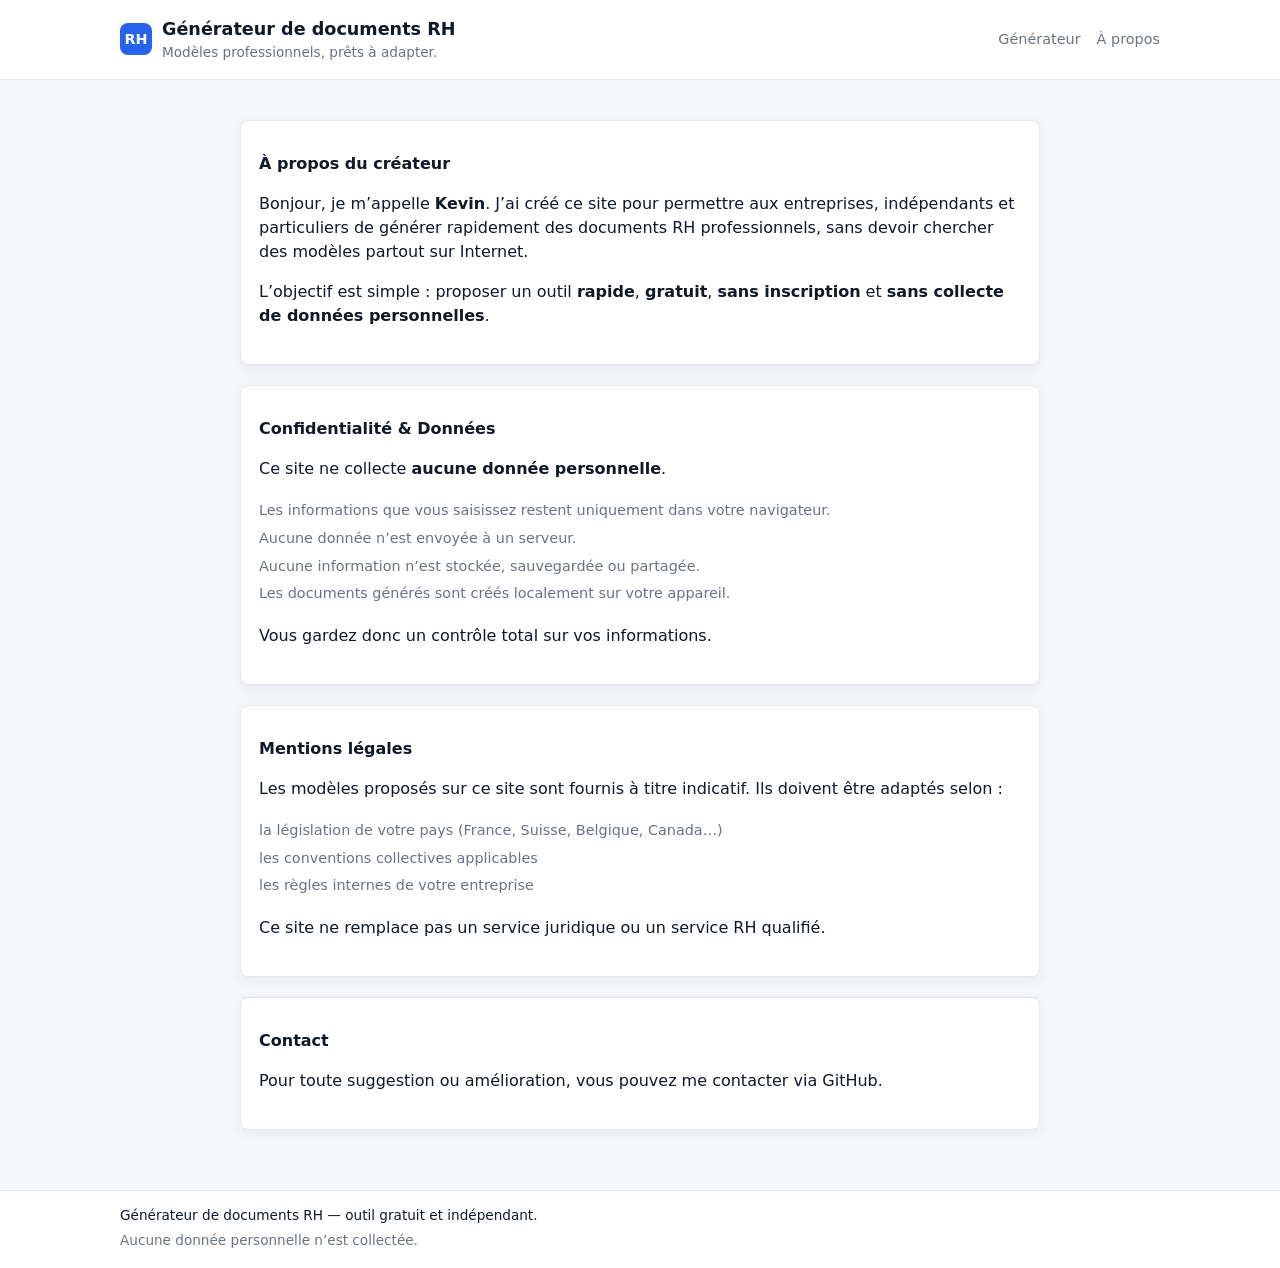
==== about.html @ 447c26ab "Create about.html" ====
<!DOCTYPE html>
<html lang="fr">
<head>
  <meta charset="UTF-8">
  <title>À propos | Générateur de documents RH</title>
  <meta name="viewport" content="width=device-width, initial-scale=1">
  <link rel="stylesheet" href="style.css">
</head>

<body>
  <header class="site-header">
    <div class="container header-inner">
      <div class="brand">
        <div class="brand-logo">RH</div>
        <div>
          <div class="brand-title">Générateur de documents RH</div>
          <div class="brand-subtitle">Modèles professionnels, prêts à adapter.</div>
        </div>
      </div>

      <nav class="nav">
        <a href="index.html">Générateur</a>
        <a href="about.html">À propos</a>
      </nav>
    </div>
  </header>

  <main class="container" style="padding: 40px 20px;">
    <section class="card" style="max-width: 800px; margin: auto;">
      <h2>À propos du créateur</h2>
      <p>
        Bonjour, je m’appelle <strong>Kevin</strong>.  
        J’ai créé ce site pour permettre aux entreprises, indépendants et particuliers
        de générer rapidement des documents RH professionnels, sans devoir chercher
        des modèles partout sur Internet.
      </p>

      <p>
        L’objectif est simple : proposer un outil <strong>rapide</strong>, <strong>gratuit</strong>,
        <strong>sans inscription</strong> et <strong>sans collecte de données personnelles</strong>.
      </p>
    </section>

    <section class="card" style="max-width: 800px; margin: 20px auto;">
      <h2>Confidentialité & Données</h2>
      <p>
        Ce site ne collecte <strong>aucune donnée personnelle</strong>.
      </p>

      <ul class="list">
        <li>Les informations que vous saisissez restent uniquement dans votre navigateur.</li>
        <li>Aucune donnée n’est envoyée à un serveur.</li>
        <li>Aucune information n’est stockée, sauvegardée ou partagée.</li>
        <li>Les documents générés sont créés localement sur votre appareil.</li>
      </ul>

      <p>
        Vous gardez donc un contrôle total sur vos informations.
      </p>
    </section>

    <section class="card" style="max-width: 800px; margin: 20px auto;">
      <h2>Mentions légales</h2>
      <p>
        Les modèles proposés sur ce site sont fournis à titre indicatif.
        Ils doivent être adaptés selon :
      </p>

      <ul class="list">
        <li>la législation de votre pays (France, Suisse, Belgique, Canada…)</li>
        <li>les conventions collectives applicables</li>
        <li>les règles internes de votre entreprise</li>
      </ul>

      <p>
        Ce site ne remplace pas un service juridique ou un service RH qualifié.
      </p>
    </section>

    <section class="card" style="max-width: 800px; margin: 20px auto;">
      <h2>Contact</h2>
      <p>
        Pour toute suggestion ou amélioration, vous pouvez me contacter via GitHub.
      </p>
    </section>
  </main>

  <footer class="site-footer">
    <div class="container footer-inner">
      <div>Générateur de documents RH — outil gratuit et indépendant.</div>
      <div class="footer-muted">Aucune donnée personnelle n’est collectée.</div>
    </div>
  </footer>
</body>
</html>
---- style.css ----
/* ------------------------------
   STYLE PROFESSIONNEL CORPORATE
   ------------------------------ */

:root {
  --bg: #f5f7fa;
  --card-bg: #ffffff;
  --text: #111827;
  --text-light: #6b7280;
  --border: #e5e7eb;
  --primary: #2563eb;
  --primary-hover: #1e4fd1;
  --radius: 8px;
  --shadow-soft: 0 4px 14px rgba(15, 23, 42, 0.06);
  --font: system-ui, -apple-system, BlinkMacSystemFont, "Inter", "Segoe UI", sans-serif;
}

*,
*::before,
*::after {
  box-sizing: border-box;
}

html,
body {
  margin: 0;
  padding: 0;
}

body {
  background: var(--bg);
  font-family: var(--font);
  color: var(--text);
  line-height: 1.5;
}

/* HEADER */

.site-header {
  background: #ffffff;
  border-bottom: 1px solid var(--border);
}

.header-inner {
  display: flex;
  align-items: center;
  justify-content: space-between;
  padding: 16px 20px;
}

.brand {
  display: flex;
  align-items: center;
  gap: 10px;
}

.brand-logo {
  width: 32px;
  height: 32px;
  border-radius: 8px;
  background: var(--primary);
  color: #fff;
  display: flex;
  align-items: center;
  justify-content: center;
  font-weight: 600;
  font-size: 0.9rem;
}

.brand-title {
  font-size: 1.1rem;
  font-weight: 600;
}

.brand-subtitle {
  font-size: 0.85rem;
  color: var(--text-light);
}

.nav {
  display: flex;
  gap: 16px;
  font-size: 0.9rem;
}

.nav a {
  color: var(--text-light);
  text-decoration: none;
  padding: 4px 0;
}

.nav a:hover {
  color: var(--primary);
}

/* LAYOUT */

.container {
  width: 100%;
  max-width: 1080px;
  margin: 0 auto;
}

.main-layout {
  display: grid;
  grid-template-columns: 280px 1fr;
  gap: 20px;
  padding: 24px 20px 40px;
}

/* SIDEBAR & CONTENT */

.sidebar {
  display: flex;
  flex-direction: column;
  gap: 16px;
}

.content {
  display: flex;
  flex-direction: column;
  gap: 16px;
}

/* CARDS */

.card {
  background: var(--card-bg);
  border-radius: var(--radius);
  border: 1px solid var(--border);
  padding: 18px 18px 20px;
  box-shadow: var(--shadow-soft);
}

.card.small {
  font-size: 0.9rem;
}

.card h2 {
  font-size: 1rem;
  font-weight: 600;
  margin-bottom: 12px;
}

/* FORM */

.form-grid {
  display: grid;
  grid-template-columns: 1fr 1fr;
  gap: 14px 18px;
}

.form-field {
  display: flex;
  flex-direction: column;
  gap: 6px;
}

.form-field.full {
  grid-column: 1 / -1;
}

.field-label {
  display: block;
  font-size: 0.9rem;
  color: var(--text-light);
  margin-bottom: 6px;
}

.top-space {
  margin-top: 12px;
}

label {
  font-size: 0.9rem;
  color: var(--text-light);
}

input,
textarea,
select {
  padding: 9px 11px;
  border-radius: var(--radius);
  border: 1px solid var(--border);
  font-size: 0.95rem;
  font-family: inherit;
  background: #fff;
  color: var(--text);
  transition: border 0.15s, box-shadow 0.15s;
}

input:focus,
textarea:focus,
select:focus {
  border-color: var(--primary);
  outline: none;
  box-shadow: 0 0 0 1px rgba(37, 99, 235, 0.08);
}

textarea {
  min-height: 80px;
  resize: vertical;
}

/* LIST */

.list {
  list-style: none;
  padding-left: 0;
  margin: 0;
}

.list li {
  font-size: 0.9rem;
  color: var(--text-light);
  padding: 3px 0;
}

/* ACTIONS & BUTTONS */

.card-header-row {
  display: flex;
  align-items: center;
  justify-content: space-between;
  gap: 12px;
  margin-bottom: 10px;
}

.actions {
  display: flex;
  gap: 8px;
  flex-wrap: wrap;
}

.btn {
  padding: 8px 14px;
  border-radius: var(--radius);
  border: 1px solid var(--border);
  background: #ffffff;
  cursor: pointer;
  font-size: 0.9rem;
  color: var(--text);
  transition: background 0.15s, border 0.15s, transform 0.05s;
}

.btn:hover {
  background: #f3f4f6;
}

.btn:active {
  transform: translateY(1px);
}

.btn.primary {
  background: var(--primary);
  border-color: var(--primary);
  color: #ffffff;
  font-weight: 500;
}

.btn.primary:hover {
  background: var(--primary-hover);
}

/* OUTPUT */

.output {
  border-radius: var(--radius);
  border: 1px solid var(--border);
  background: #ffffff;
  padding: 16px 14px;
  min-height: 260px;
  white-space: pre-wrap;
  font-size: 0.95rem;
  color: var(--text);
}

.hint {
  font-size: 0.8rem;
  color: var(--text-light);
  margin-top: 10px;
}

.bottom-hint {
  margin-top: 8px;
}

/* FOOTER */

.site-footer {
  border-top: 1px solid var(--border);
  background: #ffffff;
}

.footer-inner {
  padding: 14px 20px 18px;
  font-size: 0.85rem;
  color: var(--text);
}

.footer-muted {
  color: var(--text-light);
  margin-top: 4px;
}

/* RESPONSIVE */

@media (max-width: 900px) {
  .main-layout {
    grid-template-columns: 1fr;
  }
}

@media (max-width: 640px) {
  .header-inner {
    flex-direction: column;
    align-items: flex-start;
    gap: 10px;
  }

  .nav {
    width: 100%;
    justify-content: flex-start;
    flex-wrap: wrap;
  }

  .form-grid {
    grid-template-columns: 1fr;
  }
}

/* IMPRESSION */

@media print {
  body {
    background: #ffffff;
  }

  .site-header,
  .sidebar,
  .site-footer,
  .actions,
  .hint {
    display: none !important;
  }

  .main-layout {
    display: block;
    padding: 0;
  }

  .content {
    margin: 0;
  }

  .card {
    border: none;
    box-shadow: none;
    padding: 0;
  }

  .output {
    border: none;
    padding: 0;
    min-height: auto;
  }
}
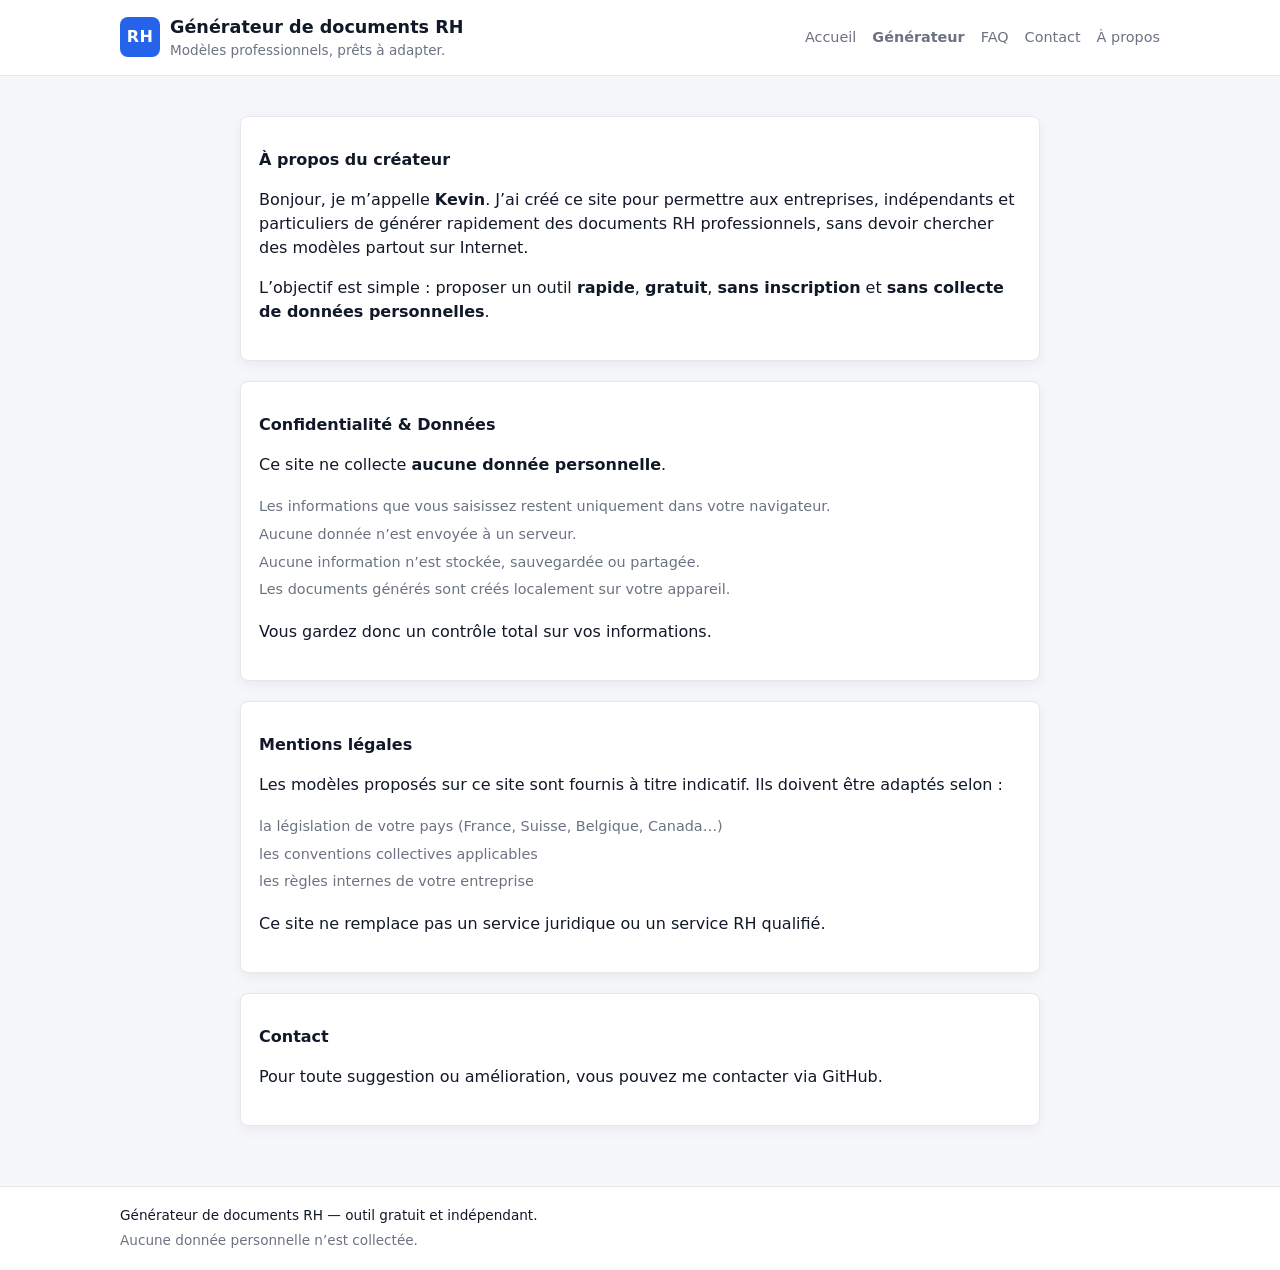
==== commit f2c8d23e: "Update about.html" ====
--- a/about.html
+++ b/about.html
@@ -18,8 +18,11 @@
         </div>
       </div>
 
-      <nav class="nav">
-        <a href="index.html">Générateur</a>
+    <nav class="nav">
+        <a href="home.html">Accueil</a>
+        <a href="index.html" class="nav-active">Générateur</a>
+        <a href="faq.html">FAQ</a>
+        <a href="contact.html">Contact</a>
         <a href="about.html">À propos</a>
       </nav>
     </div>
--- a/style.css
+++ b/style.css
@@ -1,6 +1,6 @@
 /* ------------------------------
-   STYLE PROFESSIONNEL CORPORATE
-   ------------------------------ */
+   VARIABLES & BASE
+------------------------------ */
 
 :root {
   --bg: #f5f7fa;
@@ -28,13 +28,16 @@
 }
 
 body {
-  background: var(--bg);
+  background: --bg;
+  background: #f5f7fa;
   font-family: var(--font);
   color: var(--text);
   line-height: 1.5;
 }
 
-/* HEADER */
+/* ------------------------------
+   HEADER & NAV
+------------------------------ */
 
 .site-header {
   background: #ffffff;
@@ -45,7 +48,7 @@
   display: flex;
   align-items: center;
   justify-content: space-between;
-  padding: 16px 20px;
+  padding: 14px 20px;
 }
 
 .brand {
@@ -55,16 +58,17 @@
 }
 
 .brand-logo {
-  width: 32px;
-  height: 32px;
+  width: 40px;
+  height: 40px;
   border-radius: 8px;
   background: var(--primary);
   color: #fff;
   display: flex;
   align-items: center;
   justify-content: center;
-  font-weight: 600;
-  font-size: 0.9rem;
+  font-weight: 700;
+  font-size: 1rem;
+  letter-spacing: 0.5px;
 }
 
 .brand-title {
@@ -93,7 +97,14 @@
   color: var(--primary);
 }
 
-/* LAYOUT */
+.nav-active {
+  color: var(--primary);
+  font-weight: 600;
+}
+
+/* ------------------------------
+   LAYOUT
+------------------------------ */
 
 .container {
   width: 100%;
@@ -108,7 +119,9 @@
   padding: 24px 20px 40px;
 }
 
-/* SIDEBAR & CONTENT */
+/* ------------------------------
+   SIDEBAR & CONTENT
+------------------------------ */
 
 .sidebar {
   display: flex;
@@ -122,7 +135,9 @@
   gap: 16px;
 }
 
-/* CARDS */
+/* ------------------------------
+   CARDS
+------------------------------ */
 
 .card {
   background: var(--card-bg);
@@ -142,7 +157,9 @@
   margin-bottom: 12px;
 }
 
-/* FORM */
+/* ------------------------------
+   FORM
+------------------------------ */
 
 .form-grid {
   display: grid;
@@ -202,7 +219,9 @@
   resize: vertical;
 }
 
-/* LIST */
+/* ------------------------------
+   LISTS
+------------------------------ */
 
 .list {
   list-style: none;
@@ -216,7 +235,9 @@
   padding: 3px 0;
 }
 
-/* ACTIONS & BUTTONS */
+/* ------------------------------
+   BUTTONS & ACTIONS
+------------------------------ */
 
 .card-header-row {
   display: flex;
@@ -241,6 +262,10 @@
   font-size: 0.9rem;
   color: var(--text);
   transition: background 0.15s, border 0.15s, transform 0.05s;
+  text-decoration: none;
+  display: inline-flex;
+  align-items: center;
+  justify-content: center;
 }
 
 .btn:hover {
@@ -262,7 +287,9 @@
   background: var(--primary-hover);
 }
 
-/* OUTPUT */
+/* ------------------------------
+   OUTPUT
+------------------------------ */
 
 .output {
   border-radius: var(--radius);
@@ -285,7 +312,59 @@
   margin-top: 8px;
 }
 
-/* FOOTER */
+/* ------------------------------
+   HERO & FEATURES (pour home.html)
+------------------------------ */
+
+.hero {
+  background: linear-gradient(135deg, #eef2ff, #f9fafb);
+  border-bottom: 1px solid var(--border);
+}
+
+.hero-inner {
+  padding: 60px 20px 40px;
+  text-align: left;
+}
+
+.hero-inner h1 {
+  font-size: 2rem;
+  margin-bottom: 10px;
+}
+
+.hero-sub {
+  font-size: 1rem;
+  color: var(--text-light);
+  max-width: 480px;
+  margin-bottom: 20px;
+}
+
+.hero-btn {
+  margin-top: 10px;
+}
+
+.features {
+  display: grid;
+  grid-template-columns: repeat(3, minmax(0, 1fr));
+  gap: 16px;
+  padding: 24px 20px 40px;
+}
+
+.feature-card {
+  background: #ffffff;
+  border-radius: var(--radius);
+  border: 1px solid var(--border);
+  padding: 16px;
+  box-shadow: var(--shadow-soft);
+}
+
+.feature-card h3 {
+  margin-top: 0;
+  margin-bottom: 8px;
+}
+
+/* ------------------------------
+   FOOTER
+------------------------------ */
 
 .site-footer {
   border-top: 1px solid var(--border);
@@ -293,7 +372,7 @@
 }
 
 .footer-inner {
-  padding: 14px 20px 18px;
+  padding: 18px 20px 20px;
   font-size: 0.85rem;
   color: var(--text);
 }
@@ -303,10 +382,57 @@
   margin-top: 4px;
 }
 
-/* RESPONSIVE */
+.footer-columns {
+  display: flex;
+  justify-content: space-between;
+  gap: 40px;
+  flex-wrap: wrap;
+}
+
+.footer-columns h4 {
+  margin-bottom: 8px;
+  font-size: 1rem;
+  color: var(--text);
+}
+
+.footer-list {
+  list-style: none;
+  padding: 0;
+  margin: 0;
+}
+
+.footer-list li {
+  margin: 4px 0;
+}
+
+.footer-list a {
+  color: var(--text-light);
+  text-decoration: none;
+}
+
+.footer-list a:hover {
+  color: var(--primary);
+}
+
+.footer-bottom {
+  margin-top: 20px;
+  padding-top: 12px;
+  border-top: 1px solid var(--border);
+  font-size: 0.85rem;
+  color: var(--text-light);
+  text-align: center;
+}
+
+/* ------------------------------
+   RESPONSIVE
+------------------------------ */
 
 @media (max-width: 900px) {
   .main-layout {
+    grid-template-columns: 1fr;
+  }
+
+  .features {
     grid-template-columns: 1fr;
   }
 }
@@ -327,9 +453,15 @@
   .form-grid {
     grid-template-columns: 1fr;
   }
-}
-
-/* IMPRESSION */
+
+  .hero-inner {
+    padding: 40px 20px 30px;
+  }
+}
+
+/* ------------------------------
+   PRINT (si tu utilises window.print ailleurs)
+------------------------------ */
 
 @media print {
   body {
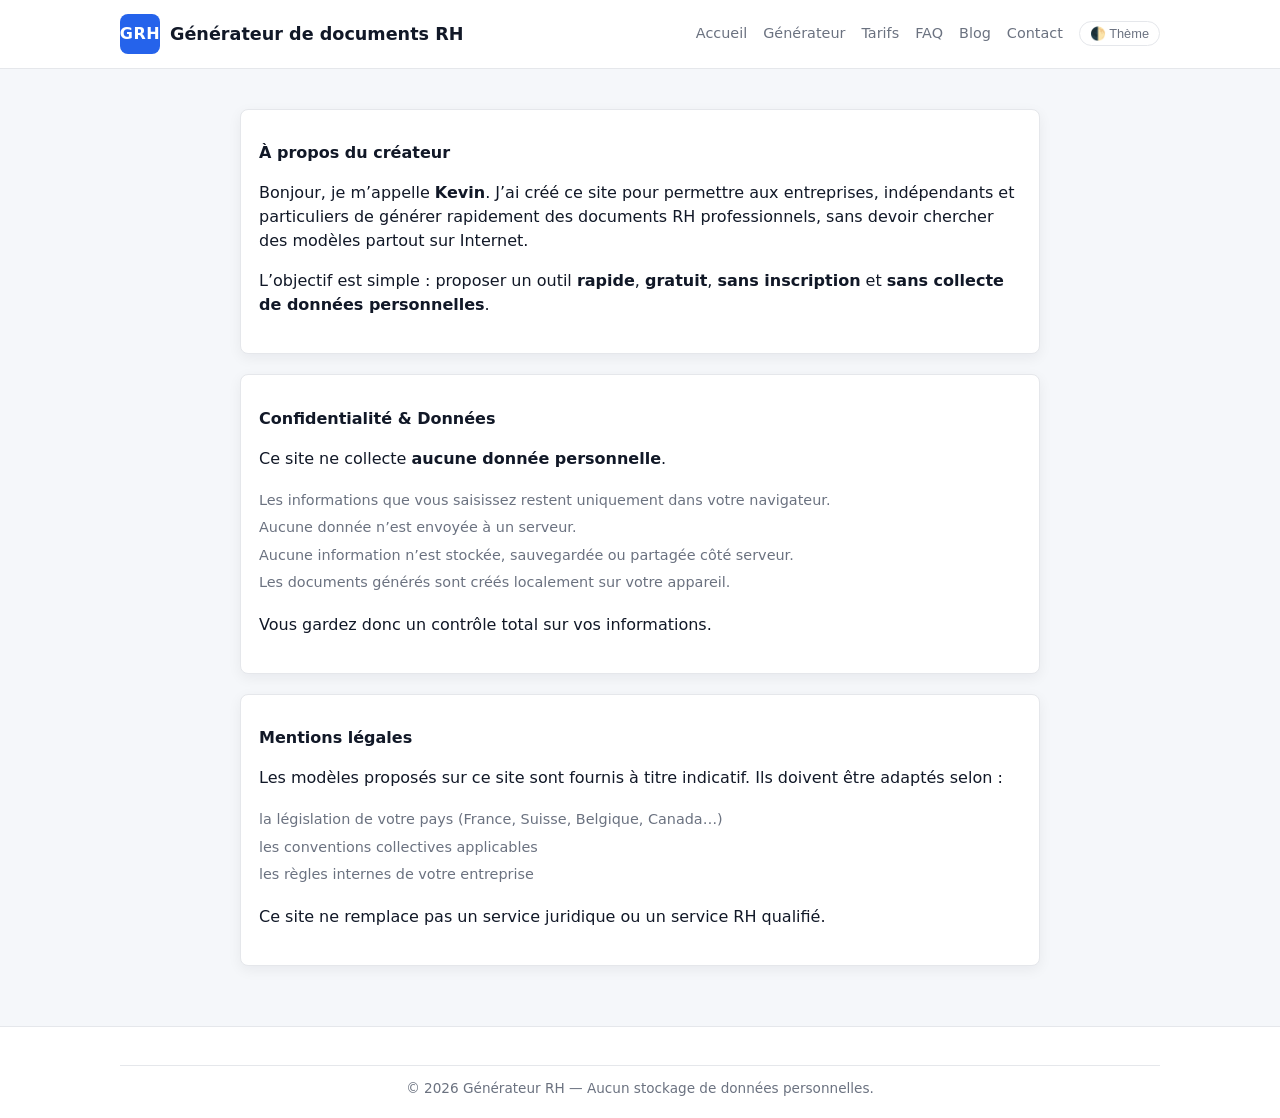
==== commit c20ec9e8: "Update about.html" ====
--- a/about.html
+++ b/about.html
@@ -2,8 +2,9 @@
 <html lang="fr">
 <head>
   <meta charset="UTF-8">
-  <title>À propos | Générateur de documents RH</title>
+  <title>À propos | Générateur RH</title>
   <meta name="viewport" content="width=device-width, initial-scale=1">
+  <meta name="description" content="À propos du créateur du Générateur RH et de la philosophie du projet.">
   <link rel="stylesheet" href="style.css">
 </head>
 
@@ -11,19 +12,20 @@
   <header class="site-header">
     <div class="container header-inner">
       <div class="brand">
-        <div class="brand-logo">RH</div>
+        <div class="brand-logo">GRH</div>
         <div>
           <div class="brand-title">Générateur de documents RH</div>
-          <div class="brand-subtitle">Modèles professionnels, prêts à adapter.</div>
         </div>
       </div>
 
-    <nav class="nav">
+      <nav class="nav">
         <a href="home.html">Accueil</a>
-        <a href="index.html" class="nav-active">Générateur</a>
+        <a href="index.html">Générateur</a>
+        <a href="tarifs.html">Tarifs</a>
         <a href="faq.html">FAQ</a>
+        <a href="blog.html">Blog</a>
         <a href="contact.html">Contact</a>
-        <a href="about.html">À propos</a>
+        <button id="themeToggle" class="theme-toggle">🌓 Thème</button>
       </nav>
     </div>
   </header>
@@ -44,7 +46,7 @@
       </p>
     </section>
 
-    <section class="card" style="max-width: 800px; margin: 20px auto;">
+    <section class="card" id="confidentialite" style="max-width: 800px; margin: 20px auto;">
       <h2>Confidentialité & Données</h2>
       <p>
         Ce site ne collecte <strong>aucune donnée personnelle</strong>.
@@ -53,7 +55,7 @@
       <ul class="list">
         <li>Les informations que vous saisissez restent uniquement dans votre navigateur.</li>
         <li>Aucune donnée n’est envoyée à un serveur.</li>
-        <li>Aucune information n’est stockée, sauvegardée ou partagée.</li>
+        <li>Aucune information n’est stockée, sauvegardée ou partagée côté serveur.</li>
         <li>Les documents générés sont créés localement sur votre appareil.</li>
       </ul>
 
@@ -79,20 +81,16 @@
         Ce site ne remplace pas un service juridique ou un service RH qualifié.
       </p>
     </section>
-
-    <section class="card" style="max-width: 800px; margin: 20px auto;">
-      <h2>Contact</h2>
-      <p>
-        Pour toute suggestion ou amélioration, vous pouvez me contacter via GitHub.
-      </p>
-    </section>
   </main>
 
   <footer class="site-footer">
     <div class="container footer-inner">
-      <div>Générateur de documents RH — outil gratuit et indépendant.</div>
-      <div class="footer-muted">Aucune donnée personnelle n’est collectée.</div>
+      <div class="footer-bottom">
+        © 2026 Générateur RH — Aucun stockage de données personnelles.
+      </div>
     </div>
   </footer>
+
+  <script src="script.js"></script>
 </body>
 </html>
--- a/style.css
+++ b/style.css
@@ -4,15 +4,29 @@
 
 :root {
   --bg: #f5f7fa;
+  --bg-alt: #eef2ff;
   --card-bg: #ffffff;
   --text: #111827;
   --text-light: #6b7280;
   --border: #e5e7eb;
   --primary: #2563eb;
   --primary-hover: #1e4fd1;
+  --danger: #dc2626;
   --radius: 8px;
   --shadow-soft: 0 4px 14px rgba(15, 23, 42, 0.06);
   --font: system-ui, -apple-system, BlinkMacSystemFont, "Inter", "Segoe UI", sans-serif;
+}
+
+:root[data-theme="dark"] {
+  --bg: #020617;
+  --bg-alt: #020617;
+  --card-bg: #020617;
+  --text: #e5e7eb;
+  --text-light: #9ca3af;
+  --border: #1f2937;
+  --primary: #3b82f6;
+  --primary-hover: #2563eb;
+  --shadow-soft: 0 4px 18px rgba(0, 0, 0, 0.7);
 }
 
 *,
@@ -28,8 +42,7 @@
 }
 
 body {
-  background: --bg;
-  background: #f5f7fa;
+  background: var(--bg);
   font-family: var(--font);
   color: var(--text);
   line-height: 1.5;
@@ -40,8 +53,11 @@
 ------------------------------ */
 
 .site-header {
-  background: #ffffff;
+  background: var(--card-bg);
   border-bottom: 1px solid var(--border);
+  position: sticky;
+  top: 0;
+  z-index: 20;
 }
 
 .header-inner {
@@ -85,6 +101,7 @@
   display: flex;
   gap: 16px;
   font-size: 0.9rem;
+  align-items: center;
 }
 
 .nav a {
@@ -100,6 +117,19 @@
 .nav-active {
   color: var(--primary);
   font-weight: 600;
+}
+
+.theme-toggle {
+  border-radius: 999px;
+  border: 1px solid var(--border);
+  padding: 4px 10px;
+  font-size: 0.8rem;
+  background: transparent;
+  color: var(--text-light);
+  cursor: pointer;
+  display: inline-flex;
+  align-items: center;
+  gap: 6px;
 }
 
 /* ------------------------------
@@ -203,7 +233,14 @@
   font-family: inherit;
   background: #fff;
   color: var(--text);
-  transition: border 0.15s, box-shadow 0.15s;
+  transition: border 0.15s, box-shadow 0.15s, background 0.15s;
+}
+
+:root[data-theme="dark"] input,
+:root[data-theme="dark"] textarea,
+:root[data-theme="dark"] select {
+  background: #020617;
+  color: var(--text);
 }
 
 input:focus,
@@ -211,7 +248,7 @@
 select:focus {
   border-color: var(--primary);
   outline: none;
-  box-shadow: 0 0 0 1px rgba(37, 99, 235, 0.08);
+  box-shadow: 0 0 0 1px rgba(37, 99, 235, 0.18);
 }
 
 textarea {
@@ -257,11 +294,11 @@
   padding: 8px 14px;
   border-radius: var(--radius);
   border: 1px solid var(--border);
-  background: #ffffff;
+  background: transparent;
   cursor: pointer;
   font-size: 0.9rem;
   color: var(--text);
-  transition: background 0.15s, border 0.15s, transform 0.05s;
+  transition: background 0.15s, border 0.15s, transform 0.05s, color 0.15s;
   text-decoration: none;
   display: inline-flex;
   align-items: center;
@@ -269,7 +306,7 @@
 }
 
 .btn:hover {
-  background: #f3f4f6;
+  background: rgba(148, 163, 184, 0.12);
 }
 
 .btn:active {
@@ -294,7 +331,7 @@
 .output {
   border-radius: var(--radius);
   border: 1px solid var(--border);
-  background: #ffffff;
+  background: var(--card-bg);
   padding: 16px 14px;
   min-height: 260px;
   white-space: pre-wrap;
@@ -313,11 +350,11 @@
 }
 
 /* ------------------------------
-   HERO & FEATURES (pour home.html)
+   HERO & FEATURES (home)
 ------------------------------ */
 
 .hero {
-  background: linear-gradient(135deg, #eef2ff, #f9fafb);
+  background: linear-gradient(135deg, var(--bg-alt), var(--bg));
   border-bottom: 1px solid var(--border);
 }
 
@@ -350,7 +387,7 @@
 }
 
 .feature-card {
-  background: #ffffff;
+  background: var(--card-bg);
   border-radius: var(--radius);
   border: 1px solid var(--border);
   padding: 16px;
@@ -368,7 +405,7 @@
 
 .site-footer {
   border-top: 1px solid var(--border);
-  background: #ffffff;
+  background: var(--card-bg);
 }
 
 .footer-inner {
@@ -424,6 +461,80 @@
 }
 
 /* ------------------------------
+   FAQ ACCORDION
+------------------------------ */
+
+.faq-item {
+  border-bottom: 1px solid var(--border);
+  padding: 10px 0;
+}
+
+.faq-question {
+  cursor: pointer;
+  display: flex;
+  justify-content: space-between;
+  align-items: center;
+  font-weight: 500;
+}
+
+.faq-answer {
+  max-height: 0;
+  overflow: hidden;
+  transition: max-height 0.2s ease-out;
+  font-size: 0.9rem;
+  color: var(--text-light);
+}
+
+.faq-item.open .faq-answer {
+  max-height: 200px;
+  margin-top: 6px;
+}
+
+/* ------------------------------
+   PRICING
+------------------------------ */
+
+.pricing-grid {
+  display: grid;
+  grid-template-columns: repeat(3, minmax(0, 1fr));
+  gap: 16px;
+}
+
+.pricing-card {
+  background: var(--card-bg);
+  border-radius: var(--radius);
+  border: 1px solid var(--border);
+  padding: 18px;
+  box-shadow: var(--shadow-soft);
+}
+
+.pricing-price {
+  font-size: 1.4rem;
+  font-weight: 600;
+  margin: 8px 0;
+}
+
+/* ------------------------------
+   BLOG
+------------------------------ */
+
+.blog-list {
+  list-style: none;
+  padding: 0;
+  margin: 0;
+}
+
+.blog-list li {
+  padding: 10px 0;
+  border-bottom: 1px solid var(--border);
+}
+
+.blog-list a {
+  text-decoration: none;
+  color: var(--primary);
+}
+
+/* ------------------------------
    RESPONSIVE
 ------------------------------ */
 
@@ -433,6 +544,10 @@
   }
 
   .features {
+    grid-template-columns: 1fr;
+  }
+
+  .pricing-grid {
     grid-template-columns: 1fr;
   }
 }
@@ -460,7 +575,7 @@
 }
 
 /* ------------------------------
-   PRINT (si tu utilises window.print ailleurs)
+   PRINT
 ------------------------------ */
 
 @media print {
